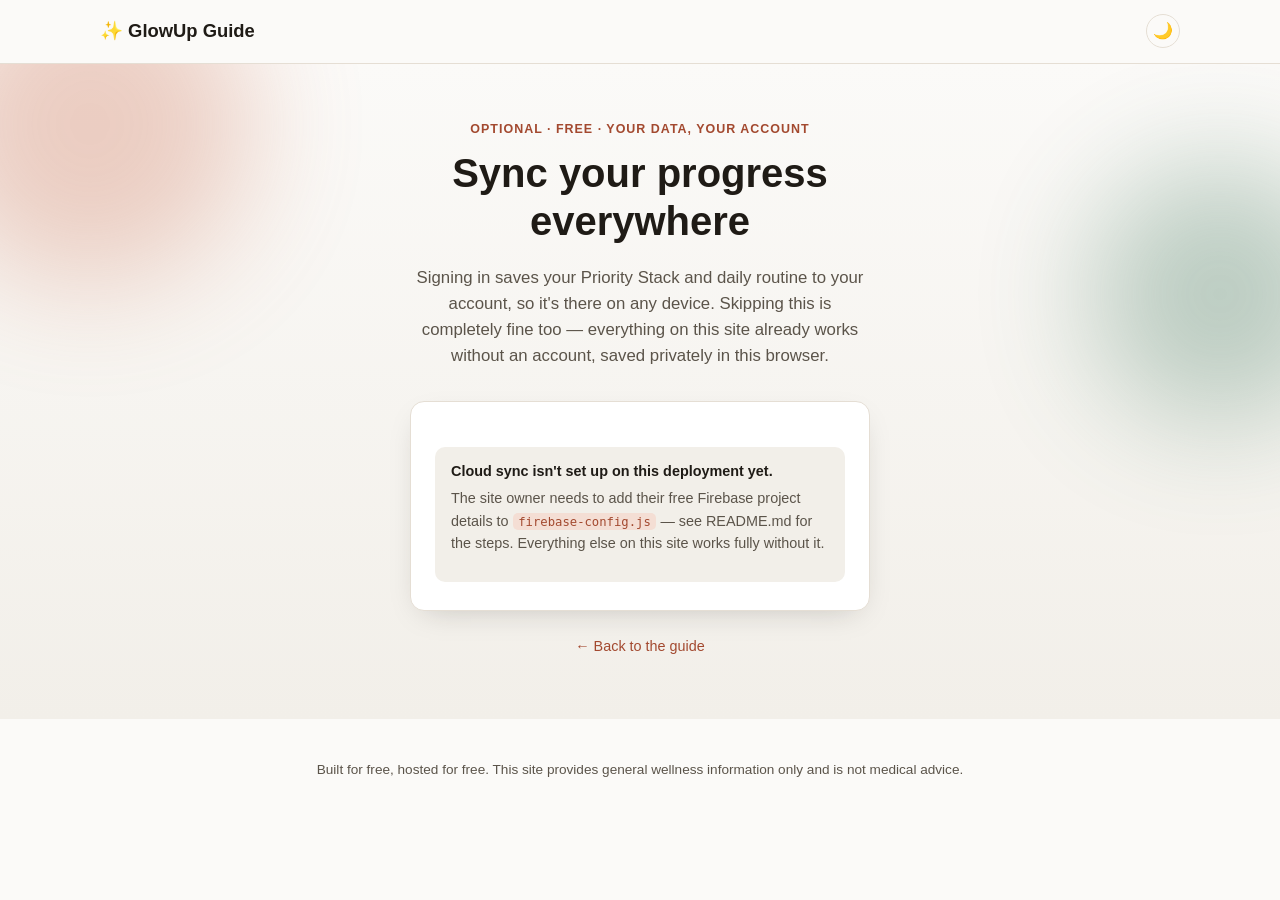
==== login.html @ aed90c12 "Polish site with motion/dark mode, add optional Firebase login - Dark mode: explicit header toggle (" ====
<!DOCTYPE html>
<html lang="en">
<head>
<meta charset="UTF-8">
<meta name="viewport" content="width=device-width, initial-scale=1.0">
<title>Sign In — GlowUp Guide</title>
<meta name="description" content="Sign in to sync your GlowUp Guide routine and assessment results across devices.">
<link rel="icon" href="data:image/svg+xml,<svg xmlns=%22http://www.w3.org/2000/svg%22 viewBox=%220 0 100 100%22><text y=%22.9em%22 font-size=%2290%22>✨</text></svg>">
<link rel="stylesheet" href="styles.css">
</head>
<body>

<header class="site-header">
  <nav class="nav-wrap">
    <a href="index.html#top" class="brand">✨ GlowUp Guide</a>
    <div class="header-actions">
      <button class="theme-toggle" id="themeToggle" aria-label="Toggle dark mode">🌙</button>
    </div>
  </nav>
</header>

<main>
  <section class="hero auth-hero">
    <div class="blob blob-a"></div>
    <div class="blob blob-b"></div>
    <div class="hero-inner narrow">
      <p class="eyebrow">Optional · free · your data, your account</p>
      <h1>Sync your progress everywhere</h1>
      <p class="lead">
        Signing in saves your Priority Stack and daily routine to your account, so it's
        there on any device. Skipping this is completely fine too — everything on this
        site already works without an account, saved privately in this browser.
      </p>

      <div class="auth-card" id="authCard">

        <div class="auth-tabs" id="authTabs">
          <button class="auth-tab active" data-tab="signin">Sign in</button>
          <button class="auth-tab" data-tab="signup">Create account</button>
        </div>

        <form id="signinForm" class="auth-form">
          <label for="signinEmail">Email</label>
          <input type="email" id="signinEmail" required autocomplete="email">
          <label for="signinPassword">Password</label>
          <input type="password" id="signinPassword" required autocomplete="current-password" minlength="6">
          <button type="submit" class="btn btn-primary">Sign in</button>
          <button type="button" class="link-btn" id="forgotPasswordBtn">Forgot password?</button>
        </form>

        <form id="signupForm" class="auth-form hidden">
          <label for="signupEmail">Email</label>
          <input type="email" id="signupEmail" required autocomplete="email">
          <label for="signupPassword">Password</label>
          <input type="password" id="signupPassword" required autocomplete="new-password" minlength="6">
          <p class="auth-hint">At least 6 characters.</p>
          <button type="submit" class="btn btn-primary">Create account</button>
        </form>

        <div id="authMessage" class="auth-message hidden" role="status"></div>

        <div id="authSignedIn" class="auth-signed-in hidden">
          <p>You're signed in as <strong id="signedInEmail"></strong>.</p>
          <div class="hero-actions">
            <a href="index.html#routine" class="btn btn-primary">Go to my routine</a>
            <button class="btn btn-ghost small" id="signOutBtn">Sign out</button>
          </div>
        </div>

        <div id="authNotConfigured" class="auth-message hidden">
          <strong>Cloud sync isn't set up on this deployment yet.</strong>
          <p>The site owner needs to add their free Firebase project details to
          <code>firebase-config.js</code> — see README.md for the steps. Everything else on
          this site works fully without it.</p>
        </div>
      </div>

      <p class="auth-back"><a href="index.html#top">← Back to the guide</a></p>
    </div>
  </section>
</main>

<footer class="site-footer">
  <p>Built for free, hosted for free. This site provides general wellness information only and is not medical advice.</p>
</footer>

<script type="module" src="login.js"></script>
</body>
</html>
---- styles.css ----
:root {
  --bg: #fbfaf8;
  --bg-alt: #f2efe9;
  --ink: #1f1b16;
  --ink-soft: #5b544a;
  --accent: #c9694a;
  --accent-dark: #a3492f;
  --accent-soft: #f4ded4;
  --good: #2f6b4f;
  --good-bg: #e9f4ee;
  --caution: #a3492f;
  --caution-bg: #fbeae4;
  --border: #e5ded4;
  --radius: 14px;
  --shadow: 0 10px 30px -14px rgba(31, 27, 22, 0.25);
  font-size: 16px;
}

* { box-sizing: border-box; }

html { scroll-behavior: smooth; }

body {
  margin: 0;
  font-family: -apple-system, BlinkMacSystemFont, "Segoe UI", Roboto, Helvetica, Arial, sans-serif;
  color: var(--ink);
  background: var(--bg);
  line-height: 1.55;
}

img { max-width: 100%; }

h1, h2, h3 { line-height: 1.2; margin: 0 0 0.5em; }

p { margin: 0 0 1em; }

a { color: var(--accent-dark); }

.hidden { display: none !important; }

/* Header */
.site-header {
  position: sticky;
  top: 0;
  z-index: 50;
  background: rgba(251, 250, 248, 0.92);
  backdrop-filter: blur(8px);
  border-bottom: 1px solid var(--border);
}

.nav-wrap {
  max-width: 1120px;
  margin: 0 auto;
  padding: 0.9rem 1.25rem;
  display: flex;
  align-items: center;
  justify-content: space-between;
  gap: 1rem;
}

.brand {
  font-weight: 700;
  font-size: 1.15rem;
  text-decoration: none;
  color: var(--ink);
}

.nav-links {
  list-style: none;
  display: flex;
  gap: 1.5rem;
  margin: 0;
  padding: 0;
}

.nav-links a {
  text-decoration: none;
  color: var(--ink-soft);
  font-weight: 500;
  font-size: 0.95rem;
}

.nav-links a:hover { color: var(--accent-dark); }

.nav-toggle {
  display: none;
  flex-direction: column;
  gap: 4px;
  background: none;
  border: none;
  cursor: pointer;
  padding: 6px;
}

.nav-toggle span {
  width: 22px;
  height: 2px;
  background: var(--ink);
  display: block;
}

.header-actions {
  display: flex;
  align-items: center;
  gap: 0.6rem;
  order: 2;
}

.theme-toggle {
  background: none;
  border: 1.5px solid var(--border);
  border-radius: 999px;
  width: 34px;
  height: 34px;
  font-size: 1rem;
  line-height: 1;
  cursor: pointer;
  display: flex;
  align-items: center;
  justify-content: center;
  transition: transform 0.15s ease, border-color 0.15s ease;
}

.theme-toggle:hover { border-color: var(--accent); transform: rotate(12deg); }

.auth-widget .btn { white-space: nowrap; }

/* Hero + Quiz */
.hero {
  padding: 3.5rem 1.25rem 3rem;
  background: linear-gradient(180deg, var(--bg) 0%, var(--bg-alt) 100%);
  position: relative;
  overflow: hidden;
}

.hero-inner {
  max-width: 720px;
  margin: 0 auto;
  text-align: center;
  position: relative;
  z-index: 1;
}

.hero-inner.narrow { max-width: 460px; }

/* Decorative animated blobs — pure CSS, no images/assets needed */
.blob {
  position: absolute;
  border-radius: 50%;
  filter: blur(60px);
  opacity: 0.3;
  z-index: 0;
  pointer-events: none;
}

.blob-a {
  width: 320px;
  height: 320px;
  background: var(--accent);
  top: -100px;
  left: -70px;
  animation: blobDrift 18s ease-in-out infinite;
}

.blob-b {
  width: 260px;
  height: 260px;
  background: var(--good);
  top: 100px;
  right: -70px;
  animation: blobDrift 22s ease-in-out infinite reverse;
}

@keyframes blobDrift {
  0%, 100% { transform: translate(0, 0) scale(1); }
  50% { transform: translate(30px, 20px) scale(1.12); }
}

.eyebrow {
  text-transform: uppercase;
  letter-spacing: 0.08em;
  font-size: 0.78rem;
  font-weight: 700;
  color: var(--accent-dark);
  margin-bottom: 0.6rem;
}

.hero h1 {
  font-size: clamp(1.7rem, 4.5vw, 2.5rem);
}

.lead {
  color: var(--ink-soft);
  font-size: 1.05rem;
  max-width: 560px;
  margin: 0 auto 2rem;
}

.quiz-card {
  background: #fff;
  border: 1px solid var(--border);
  border-radius: var(--radius);
  box-shadow: var(--shadow);
  padding: 1.75rem 1.5rem;
  text-align: left;
}

.quiz-progress {
  display: flex;
  gap: 8px;
  justify-content: center;
  margin-bottom: 1.5rem;
}

.quiz-progress .dot {
  width: 10px;
  height: 10px;
  border-radius: 50%;
  background: var(--border);
  transition: background 0.2s;
}

.quiz-progress .dot.active { background: var(--accent); }
.quiz-progress .dot.done { background: var(--good); }

.quiz-question h2 {
  font-size: 1.15rem;
  text-align: center;
  margin-bottom: 1.1rem;
}

.quiz-options {
  display: grid;
  gap: 0.6rem;
}

.quiz-options button {
  width: 100%;
  text-align: left;
  padding: 0.85rem 1rem;
  border-radius: 10px;
  border: 1.5px solid var(--border);
  background: var(--bg);
  font-size: 0.95rem;
  color: var(--ink);
  cursor: pointer;
  transition: border-color 0.15s, background 0.15s, transform 0.1s;
}

.quiz-options button:hover {
  border-color: var(--accent);
  background: var(--accent-soft);
}

.quiz-options button:active { transform: scale(0.99); }

.quiz-result { text-align: center; }

.quiz-result .eyebrow { margin-bottom: 0.3rem; }

.result-list {
  text-align: left;
  max-width: 520px;
  margin: 1.25rem auto 1.5rem;
  padding: 0;
  list-style: none;
  display: grid;
  gap: 0.75rem;
}

.result-list li {
  background: var(--bg-alt);
  border: 1px solid var(--border);
  border-radius: 10px;
  padding: 0.9rem 1rem;
}

.result-list li strong { display: block; margin-bottom: 0.2rem; }

.result-list li a {
  font-size: 0.88rem;
  font-weight: 600;
  text-decoration: none;
}

.hero-actions {
  display: flex;
  gap: 0.75rem;
  justify-content: center;
  flex-wrap: wrap;
}

.btn {
  display: inline-block;
  padding: 0.75rem 1.4rem;
  border-radius: 999px;
  font-weight: 600;
  font-size: 0.95rem;
  text-decoration: none;
  border: 1.5px solid transparent;
  cursor: pointer;
}

.btn-primary {
  background: var(--accent);
  color: #fff;
}

.btn-primary:hover { background: var(--accent-dark); }

.btn-ghost {
  background: transparent;
  color: var(--ink);
  border-color: var(--border);
}

.btn-ghost:hover { border-color: var(--accent); color: var(--accent-dark); }

.btn.small { padding: 0.55rem 1.1rem; font-size: 0.85rem; }

/* Safety banner */
.safety-banner {
  background: var(--accent-soft);
  border-top: 1px solid var(--border);
  border-bottom: 1px solid var(--border);
}

.safety-inner {
  max-width: 860px;
  margin: 0 auto;
  padding: 1.1rem 1.25rem;
  font-size: 0.92rem;
  color: var(--ink-soft);
  text-align: center;
}

/* Category sections */
.category { padding: 3.5rem 1.25rem; }
.category.alt { background: var(--bg-alt); }

.category-inner { max-width: 1080px; margin: 0 auto; }
.category-inner.narrow { max-width: 720px; }

.category h2 {
  font-size: 1.6rem;
  display: flex;
  align-items: center;
  gap: 0.7rem;
}

.tag {
  font-size: 0.85rem;
  font-weight: 700;
  color: #fff;
  background: var(--accent);
  border-radius: 8px;
  padding: 0.25rem 0.55rem;
}

.category-intro {
  color: var(--ink-soft);
  max-width: 640px;
  margin-bottom: 2rem;
}

.card-grid {
  display: grid;
  grid-template-columns: repeat(auto-fit, minmax(260px, 1fr));
  gap: 1.1rem;
}

.card {
  background: #fff;
  border: 1px solid var(--border);
  border-radius: var(--radius);
  padding: 1.3rem 1.4rem;
}

.category.alt .card { background: var(--bg); }

.card h3 { font-size: 1.02rem; margin-bottom: 0.5rem; }
.card p { color: var(--ink-soft); font-size: 0.94rem; margin: 0; }
.card p strong { color: var(--ink); }

/* Two column good/caution panel */
.two-col {
  display: grid;
  grid-template-columns: 1fr 1fr;
  gap: 1.25rem;
}

.pane {
  border-radius: var(--radius);
  padding: 1.4rem 1.5rem;
  border: 1px solid var(--border);
}

.pane.good { background: var(--good-bg); }
.pane.caution { background: var(--caution-bg); }

.pane h3 { font-size: 1.05rem; }
.pane.good h3 { color: var(--good); }
.pane.caution h3 { color: var(--caution); }

.pane ul { margin: 0; padding-left: 1.2rem; }
.pane li { margin-bottom: 0.7rem; font-size: 0.93rem; color: var(--ink-soft); }
.pane li strong { color: var(--ink); }

/* Routine */
.routine-box {
  background: #fff;
  border: 1px solid var(--border);
  border-radius: var(--radius);
  padding: 1.5rem;
}

.streak-badge {
  display: inline-block;
  font-size: 0.85rem;
  font-weight: 700;
  background: var(--accent-soft);
  color: var(--accent-dark);
  padding: 0.35rem 0.8rem;
  border-radius: 999px;
  margin-bottom: 1rem;
}

.routine-list {
  list-style: none;
  margin: 0 0 1.2rem;
  padding: 0;
  display: grid;
  gap: 0.5rem;
}

.routine-list li {
  display: flex;
  align-items: center;
  gap: 0.6rem;
  padding: 0.55rem 0.2rem;
  border-bottom: 1px solid var(--border);
  font-size: 0.95rem;
}

.routine-list li:last-child { border-bottom: none; }

.routine-list input { width: 18px; height: 18px; accent-color: var(--accent); }

.routine-list li.checked span { color: var(--ink-soft); text-decoration: line-through; }

.routine-progress {
  display: flex;
  align-items: center;
  gap: 0.8rem;
  margin-bottom: 1rem;
}

.progress-bar {
  flex: 1;
  height: 8px;
  background: var(--bg-alt);
  border-radius: 999px;
  overflow: hidden;
}

.progress-fill {
  height: 100%;
  width: 0%;
  background: var(--accent);
  transition: width 0.25s ease;
}

#progressLabel { font-size: 0.85rem; color: var(--ink-soft); white-space: nowrap; }

/* FAQ */
.faq-list { display: grid; gap: 0.6rem; }

.faq-item {
  background: #fff;
  border: 1px solid var(--border);
  border-radius: 10px;
  overflow: hidden;
}

.faq-question {
  width: 100%;
  text-align: left;
  background: none;
  border: none;
  padding: 1rem 1.1rem;
  font-size: 0.98rem;
  font-weight: 600;
  cursor: pointer;
  color: var(--ink);
}

.faq-answer {
  max-height: 0;
  overflow: hidden;
  transition: max-height 0.25s ease;
  padding: 0 1.1rem;
}

.faq-answer p { color: var(--ink-soft); font-size: 0.93rem; margin: 0 0 1rem; }

.faq-item.open .faq-answer { max-height: 220px; }

/* Footer */
.site-footer {
  text-align: center;
  padding: 2.5rem 1.25rem 3rem;
  color: var(--ink-soft);
  font-size: 0.85rem;
}

.site-footer p { margin: 0 0 0.4rem; }

/* Responsive */
@media (max-width: 760px) {
  .nav-toggle { display: flex; }
  .nav-links {
    position: absolute;
    top: 100%;
    left: 0;
    right: 0;
    background: var(--bg);
    flex-direction: column;
    padding: 1rem 1.25rem;
    border-bottom: 1px solid var(--border);
    display: none;
    gap: 0.9rem;
  }
  .nav-links.open { display: flex; }
  .two-col { grid-template-columns: 1fr; }
}

@media (prefers-color-scheme: dark) {
  :root:not([data-theme="light"]) {
    --bg: #17140f;
    --bg-alt: #1f1b15;
    --ink: #f2ede4;
    --ink-soft: #b8ada0;
    --accent: #e08a67;
    --accent-dark: #f0a480;
    --accent-soft: #3a2620;
    --good: #7fd1a8;
    --good-bg: #16261e;
    --caution: #f0a480;
    --caution-bg: #2e1c16;
    --border: #332c23;
    --shadow: 0 10px 30px -14px rgba(0, 0, 0, 0.6);
  }
  :root:not([data-theme="light"]) .quiz-card,
  :root:not([data-theme="light"]) .card,
  :root:not([data-theme="light"]) .routine-box,
  :root:not([data-theme="light"]) .faq-item,
  :root:not([data-theme="light"]) .auth-card { background: #1c1812; }
  :root:not([data-theme="light"]) .category.alt .card { background: #17140f; }
  :root:not([data-theme="light"]) .btn-primary { color: #17140f; }
}

/* Explicit toggle (via theme.js) wins over the OS preference in both directions */
:root[data-theme="dark"] {
  --bg: #17140f;
  --bg-alt: #1f1b15;
  --ink: #f2ede4;
  --ink-soft: #b8ada0;
  --accent: #e08a67;
  --accent-dark: #f0a480;
  --accent-soft: #3a2620;
  --good: #7fd1a8;
  --good-bg: #16261e;
  --caution: #f0a480;
  --caution-bg: #2e1c16;
  --border: #332c23;
  --shadow: 0 10px 30px -14px rgba(0, 0, 0, 0.6);
}
:root[data-theme="dark"] .quiz-card,
:root[data-theme="dark"] .card,
:root[data-theme="dark"] .routine-box,
:root[data-theme="dark"] .faq-item,
:root[data-theme="dark"] .auth-card { background: #1c1812; }
:root[data-theme="dark"] .category.alt .card { background: #17140f; }
:root[data-theme="dark"] .btn-primary { color: #17140f; }

/* ---------- Scroll-reveal + motion ---------- */
.reveal {
  opacity: 0;
  transform: translateY(18px);
  transition: opacity 0.55s ease, transform 0.55s ease;
}

.reveal-visible {
  opacity: 1;
  transform: translateY(0);
}

@keyframes pulseBadge {
  0% { transform: scale(1); }
  50% { transform: scale(1.1); }
  100% { transform: scale(1); }
}

.streak-badge.bump { animation: pulseBadge 0.4s ease; }

.card, .pane { transition: transform 0.18s ease, box-shadow 0.18s ease; }
.card:hover, .pane:hover { transform: translateY(-3px); box-shadow: var(--shadow); }

.btn { transition: transform 0.12s ease, background 0.15s ease, border-color 0.15s ease; }
.btn:active { transform: scale(0.97); }

@media (prefers-reduced-motion: reduce) {
  .reveal { opacity: 1; transform: none; transition: none; }
  .blob { animation: none; }
  .card, .pane, .btn, .theme-toggle { transition: none; }
}

/* ---------- Auth / login page ---------- */
.sync-note {
  text-align: center;
  font-size: 0.88rem;
  color: var(--ink-soft);
  margin: -1.2rem 0 1.5rem;
}

.auth-card {
  background: #fff;
  border: 1px solid var(--border);
  border-radius: var(--radius);
  box-shadow: var(--shadow);
  padding: 1.75rem 1.5rem;
  text-align: left;
}

.auth-tabs {
  display: flex;
  gap: 0.5rem;
  margin-bottom: 1.4rem;
  border-bottom: 1px solid var(--border);
}

.auth-tab {
  flex: 1;
  background: none;
  border: none;
  padding: 0.7rem 0.5rem;
  font-weight: 600;
  font-size: 0.95rem;
  color: var(--ink-soft);
  cursor: pointer;
  border-bottom: 2px solid transparent;
}

.auth-tab.active { color: var(--accent-dark); border-bottom-color: var(--accent); }

.auth-form { display: grid; gap: 0.4rem; }

.auth-form label { font-size: 0.85rem; font-weight: 600; margin-top: 0.6rem; }

.auth-form input {
  padding: 0.7rem 0.85rem;
  border-radius: 10px;
  border: 1.5px solid var(--border);
  background: var(--bg);
  color: var(--ink);
  font-size: 0.95rem;
}

.auth-form input:focus { outline: 2px solid var(--accent); outline-offset: 1px; }

.auth-form .btn { margin-top: 1rem; }

.auth-hint { font-size: 0.8rem; color: var(--ink-soft); margin: 0.2rem 0 0; }

.link-btn {
  background: none;
  border: none;
  color: var(--accent-dark);
  font-size: 0.85rem;
  cursor: pointer;
  text-align: center;
  margin-top: 0.7rem;
  padding: 0.3rem;
}

.auth-message {
  margin-top: 1.1rem;
  padding: 0.8rem 1rem;
  border-radius: 10px;
  background: var(--good-bg);
  color: var(--good);
  font-size: 0.9rem;
}

.auth-message-error { background: var(--caution-bg); color: var(--caution); }

#authNotConfigured {
  background: var(--bg-alt);
  color: var(--ink-soft);
}
#authNotConfigured strong { color: var(--ink); display: block; margin-bottom: 0.3rem; }
#authNotConfigured code {
  background: var(--accent-soft);
  color: var(--accent-dark);
  padding: 0.1rem 0.35rem;
  border-radius: 5px;
  font-size: 0.85em;
}

.auth-signed-in { text-align: center; }
.auth-signed-in p { margin-bottom: 1rem; }

.auth-back { text-align: center; margin-top: 1.5rem; font-size: 0.9rem; }
.auth-back a { text-decoration: none; }
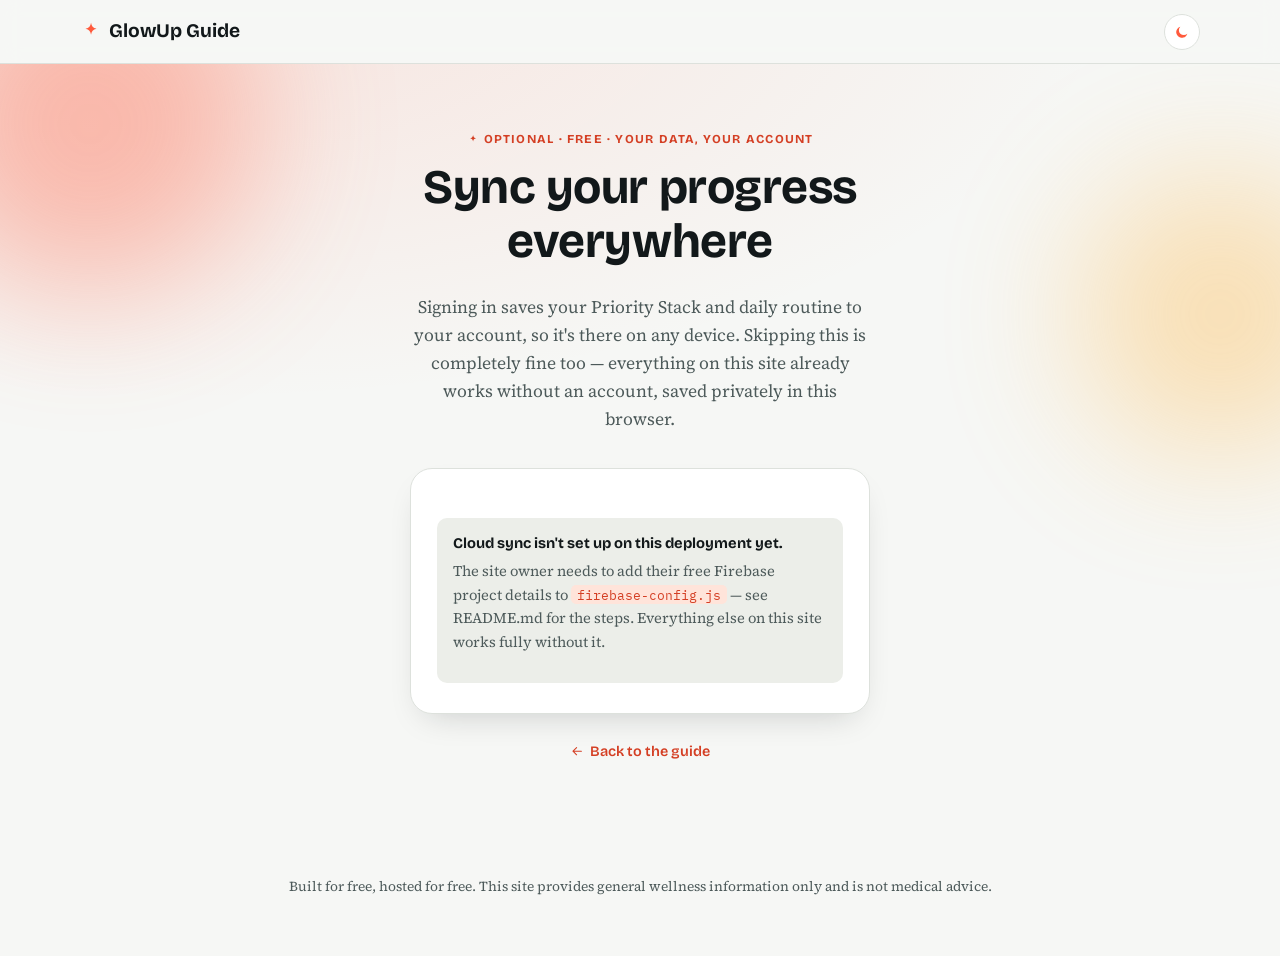
==== commit 93e84c57: "Redesign visual identity: new palette/type, SVG icon system, more motion Full interface overhaul, fu" ====
--- a/login.html
+++ b/login.html
@@ -6,15 +6,28 @@
 <title>Sign In — GlowUp Guide</title>
 <meta name="description" content="Sign in to sync your GlowUp Guide routine and assessment results across devices.">
 <link rel="icon" href="data:image/svg+xml,<svg xmlns=%22http://www.w3.org/2000/svg%22 viewBox=%220 0 100 100%22><text y=%22.9em%22 font-size=%2290%22>✨</text></svg>">
+<link rel="preconnect" href="https://fonts.googleapis.com">
+<link rel="preconnect" href="https://fonts.gstatic.com" crossorigin>
+<link rel="stylesheet" href="https://fonts.googleapis.com/css2?family=Bricolage+Grotesque:wght@500;600;700;800&family=Source+Serif+4:wght@400;500;600&family=IBM+Plex+Mono:wght@500;600&display=swap">
 <link rel="stylesheet" href="styles.css">
 </head>
 <body>
 
+<svg class="icon-defs" aria-hidden="true">
+  <symbol id="i-spark" viewBox="0 0 24 24" fill="currentColor"><path d="M12 2c.6 3.7 2.1 5.9 6 6.5-3.9.6-5.4 2.8-6 6.5-.6-3.7-2.1-5.9-6-6.5 3.9-.6 5.4-2.8 6-6.5z"/></symbol>
+  <symbol id="i-sun" viewBox="0 0 24 24" fill="none" stroke="currentColor" stroke-width="1.8" stroke-linecap="round"><circle cx="12" cy="12" r="4.2"/><path d="M12 2.5v2.4M12 19.1v2.4M4.6 4.6l1.7 1.7M17.7 17.7l1.7 1.7M2.5 12h2.4M19.1 12h2.4M4.6 19.4l1.7-1.7M17.7 6.3l1.7-1.7"/></symbol>
+  <symbol id="i-moon" viewBox="0 0 24 24" fill="currentColor"><path d="M20 14.5A8.5 8.5 0 1 1 9.5 4a7 7 0 0 0 10.5 10.5z"/></symbol>
+  <symbol id="i-arrow-left" viewBox="0 0 24 24" fill="none" stroke="currentColor" stroke-width="1.8" stroke-linecap="round" stroke-linejoin="round"><path d="M19 12H5M11 6l-6 6 6 6"/></symbol>
+</svg>
+
 <header class="site-header">
   <nav class="nav-wrap">
-    <a href="index.html#top" class="brand">✨ GlowUp Guide</a>
+    <a href="index.html#top" class="brand"><svg class="icon"><use href="#i-spark"/></svg> GlowUp Guide</a>
     <div class="header-actions">
-      <button class="theme-toggle" id="themeToggle" aria-label="Toggle dark mode">🌙</button>
+      <button class="theme-toggle" id="themeToggle" aria-label="Toggle dark mode" data-mode="light">
+        <svg class="icon icon-sun"><use href="#i-sun"/></svg>
+        <svg class="icon icon-moon"><use href="#i-moon"/></svg>
+      </button>
     </div>
   </nav>
 </header>
@@ -24,7 +37,7 @@
     <div class="blob blob-a"></div>
     <div class="blob blob-b"></div>
     <div class="hero-inner narrow">
-      <p class="eyebrow">Optional · free · your data, your account</p>
+      <p class="eyebrow"><svg class="icon"><use href="#i-spark"/></svg> Optional · free · your data, your account</p>
       <h1>Sync your progress everywhere</h1>
       <p class="lead">
         Signing in saves your Priority Stack and daily routine to your account, so it's
@@ -75,7 +88,7 @@
         </div>
       </div>
 
-      <p class="auth-back"><a href="index.html#top">← Back to the guide</a></p>
+      <p class="auth-back"><a href="index.html#top"><svg class="icon"><use href="#i-arrow-left"/></svg> Back to the guide</a></p>
     </div>
   </section>
 </main>
--- a/styles.css
+++ b/styles.css
@@ -1,714 +1,443 @@
+/* =========================================================
+   GlowUp Guide — design tokens
+   Porcelain/ink neutrals, a vivid coral+gold "glow" accent
+   (deliberately not the muted cream/terracotta pairing),
+   a clinical teal for evidence/success states.
+   ========================================================= */
 :root {
-  --bg: #fbfaf8;
-  --bg-alt: #f2efe9;
-  --ink: #1f1b16;
-  --ink-soft: #5b544a;
-  --accent: #c9694a;
-  --accent-dark: #a3492f;
-  --accent-soft: #f4ded4;
-  --good: #2f6b4f;
-  --good-bg: #e9f4ee;
-  --caution: #a3492f;
-  --caution-bg: #fbeae4;
-  --border: #e5ded4;
-  --radius: 14px;
-  --shadow: 0 10px 30px -14px rgba(31, 27, 22, 0.25);
+  --bg: #f6f7f5;
+  --bg-alt: #eceee9;
+  --surface: #ffffff;
+  --ink: #12181a;
+  --ink-soft: #4d5a5a;
+  --accent: #ff5a3c;
+  --accent-dark: #d43f24;
+  --accent-soft: #ffe4da;
+  --accent-2: #ffb238;
+  --good: #0f9d8c;
+  --good-bg: #e2f5f1;
+  --caution: #b3315c;
+  --caution-bg: #fbe7ee;
+  --border: #dde1dc;
+  --radius-sm: 10px;
+  --radius: 16px;
+  --radius-lg: 22px;
+  --shadow: 0 14px 34px -16px rgba(18, 24, 26, 0.22);
+  --ease: cubic-bezier(0.22, 1, 0.36, 1);
+
+  --font-display: "Bricolage Grotesque", "Arial Black", sans-serif;
+  --font-body: "Source Serif 4", Georgia, "Times New Roman", serif;
+  --font-mono: "IBM Plex Mono", "SFMono-Regular", Consolas, monospace;
+
   font-size: 16px;
 }
 
 * { box-sizing: border-box; }
-
 html { scroll-behavior: smooth; }
 
 body {
   margin: 0;
-  font-family: -apple-system, BlinkMacSystemFont, "Segoe UI", Roboto, Helvetica, Arial, sans-serif;
+  font-family: var(--font-body);
   color: var(--ink);
   background: var(--bg);
-  line-height: 1.55;
+  line-height: 1.6;
 }
 
 img { max-width: 100%; }
-
-h1, h2, h3 { line-height: 1.2; margin: 0 0 0.5em; }
-
+h1, h2, h3 { font-family: var(--font-display); line-height: 1.12; margin: 0 0 0.5em; text-wrap: balance; letter-spacing: -0.01em; }
 p { margin: 0 0 1em; }
-
 a { color: var(--accent-dark); }
-
 .hidden { display: none !important; }
-
-/* Header */
+:focus-visible { outline: 2px solid var(--accent); outline-offset: 2px; }
+
+.icon { width: 1em; height: 1em; display: inline-block; vertical-align: -0.14em; flex-shrink: 0; }
+svg.icon-defs { position: absolute; width: 0; height: 0; overflow: hidden; }
+
+/* Numeric callouts get the mono face + a soft pill — the content's own
+   specificity (percentages, reps, timings) becomes a visible typographic
+   signal instead of just bolding. */
+.card p strong, .pane li strong, .result-list li strong {
+  font-family: var(--font-mono);
+  font-weight: 600;
+  font-variant-numeric: tabular-nums;
+}
+.card p strong { color: var(--accent-dark); background: var(--accent-soft); padding: 0.05em 0.3em; border-radius: 5px; }
+
+/* Preview notice (used only by the standalone preview build) */
+.preview-bar {
+  background: var(--ink); color: var(--bg); text-align: center;
+  font-family: var(--font-display); font-size: 0.82rem; font-weight: 500; padding: 0.55rem 1rem;
+}
+.preview-bar strong { color: var(--accent-2); }
+
+/* ---------- Header ---------- */
 .site-header {
-  position: sticky;
-  top: 0;
-  z-index: 50;
-  background: rgba(251, 250, 248, 0.92);
-  backdrop-filter: blur(8px);
+  position: sticky; top: 0; z-index: 50;
+  background: color-mix(in srgb, var(--bg) 88%, transparent);
+  backdrop-filter: blur(10px);
   border-bottom: 1px solid var(--border);
 }
-
 .nav-wrap {
-  max-width: 1120px;
-  margin: 0 auto;
-  padding: 0.9rem 1.25rem;
-  display: flex;
-  align-items: center;
-  justify-content: space-between;
-  gap: 1rem;
-}
-
+  max-width: 1160px; margin: 0 auto; padding: 0.85rem 1.25rem;
+  display: flex; align-items: center; justify-content: space-between; gap: 1rem;
+}
 .brand {
-  font-weight: 700;
-  font-size: 1.15rem;
-  text-decoration: none;
-  color: var(--ink);
-}
-
-.nav-links {
-  list-style: none;
-  display: flex;
-  gap: 1.5rem;
-  margin: 0;
-  padding: 0;
-}
-
+  font-family: var(--font-display); font-weight: 700; font-size: 1.2rem;
+  text-decoration: none; color: var(--ink);
+  display: inline-flex; align-items: center; gap: 0.45rem;
+}
+.brand .icon { color: var(--accent); width: 1.15em; height: 1.15em; animation: sparkleSpin 9s linear infinite; }
+@keyframes sparkleSpin { to { transform: rotate(360deg); } }
+
+.nav-links { list-style: none; display: flex; gap: 1.6rem; margin: 0; padding: 0; }
 .nav-links a {
-  text-decoration: none;
-  color: var(--ink-soft);
-  font-weight: 500;
-  font-size: 0.95rem;
-}
-
-.nav-links a:hover { color: var(--accent-dark); }
+  text-decoration: none; color: var(--ink-soft); font-weight: 600; font-size: 0.92rem;
+  position: relative; padding-bottom: 2px;
+}
+.nav-links a::after {
+  content: ""; position: absolute; left: 0; right: 100%; bottom: -2px; height: 2px;
+  background: var(--accent); transition: right 0.25s var(--ease);
+}
+.nav-links a:hover { color: var(--ink); }
+.nav-links a:hover::after { right: 0; }
 
 .nav-toggle {
-  display: none;
-  flex-direction: column;
-  gap: 4px;
-  background: none;
-  border: none;
-  cursor: pointer;
-  padding: 6px;
-}
-
+  display: none; flex-direction: column; justify-content: center; gap: 5px;
+  background: none; border: none; cursor: pointer; padding: 6px; width: 34px; height: 34px;
+}
 .nav-toggle span {
-  width: 22px;
-  height: 2px;
-  background: var(--ink);
-  display: block;
-}
-
-.header-actions {
-  display: flex;
-  align-items: center;
-  gap: 0.6rem;
-  order: 2;
-}
+  width: 100%; height: 2px; background: var(--ink); display: block;
+  transition: transform 0.25s var(--ease), opacity 0.2s var(--ease);
+  transform-origin: center;
+}
+.nav-toggle[aria-expanded="true"] span:nth-child(1) { transform: translateY(7px) rotate(45deg); }
+.nav-toggle[aria-expanded="true"] span:nth-child(2) { opacity: 0; }
+.nav-toggle[aria-expanded="true"] span:nth-child(3) { transform: translateY(-7px) rotate(-45deg); }
+
+.header-actions { display: flex; align-items: center; gap: 0.6rem; order: 2; }
 
 .theme-toggle {
-  background: none;
-  border: 1.5px solid var(--border);
-  border-radius: 999px;
-  width: 34px;
-  height: 34px;
-  font-size: 1rem;
-  line-height: 1;
-  cursor: pointer;
-  display: flex;
-  align-items: center;
-  justify-content: center;
-  transition: transform 0.15s ease, border-color 0.15s ease;
-}
-
-.theme-toggle:hover { border-color: var(--accent); transform: rotate(12deg); }
-
-.auth-widget .btn { white-space: nowrap; }
-
-/* Hero + Quiz */
+  background: var(--surface); border: 1.5px solid var(--border); border-radius: 999px;
+  width: 36px; height: 36px; cursor: pointer; position: relative;
+  display: flex; align-items: center; justify-content: center;
+  color: var(--ink); font-size: 1rem;
+  transition: border-color 0.15s var(--ease), transform 0.15s var(--ease);
+}
+.theme-toggle:hover { border-color: var(--accent); transform: translateY(-1px); }
+.theme-toggle .icon { transition: opacity 0.25s var(--ease), transform 0.4s var(--ease); }
+.theme-toggle .icon-sun { color: var(--accent-2); }
+.theme-toggle .icon-moon { color: var(--accent); }
+.theme-toggle[data-mode="light"] .icon-sun { opacity: 0; transform: rotate(-90deg) scale(0.5); position: absolute; }
+.theme-toggle[data-mode="light"] .icon-moon { opacity: 1; transform: rotate(0) scale(1); }
+.theme-toggle[data-mode="dark"] .icon-moon { opacity: 0; transform: rotate(90deg) scale(0.5); position: absolute; }
+.theme-toggle[data-mode="dark"] .icon-sun { opacity: 1; transform: rotate(0) scale(1); }
+
+.preview-pill {
+  font-family: var(--font-display); font-size: 0.8rem; font-weight: 600; color: var(--ink-soft);
+  border: 1.5px dashed var(--border); border-radius: 999px; padding: 0.5rem 0.9rem;
+  cursor: default; white-space: nowrap;
+}
+
+/* ---------- Hero + Quiz ---------- */
 .hero {
-  padding: 3.5rem 1.25rem 3rem;
-  background: linear-gradient(180deg, var(--bg) 0%, var(--bg-alt) 100%);
-  position: relative;
-  overflow: hidden;
-}
-
-.hero-inner {
-  max-width: 720px;
-  margin: 0 auto;
-  text-align: center;
-  position: relative;
-  z-index: 1;
-}
-
+  padding: 4rem 1.25rem 3.25rem;
+  background:
+    radial-gradient(120% 90% at 15% -10%, color-mix(in srgb, var(--accent) 12%, transparent), transparent 60%),
+    var(--bg);
+  position: relative; overflow: hidden;
+}
+.hero-inner { max-width: 740px; margin: 0 auto; text-align: center; position: relative; z-index: 1; }
 .hero-inner.narrow { max-width: 460px; }
 
-/* Decorative animated blobs — pure CSS, no images/assets needed */
-.blob {
-  position: absolute;
-  border-radius: 50%;
-  filter: blur(60px);
-  opacity: 0.3;
-  z-index: 0;
-  pointer-events: none;
-}
-
-.blob-a {
-  width: 320px;
-  height: 320px;
-  background: var(--accent);
-  top: -100px;
-  left: -70px;
-  animation: blobDrift 18s ease-in-out infinite;
-}
-
-.blob-b {
-  width: 260px;
-  height: 260px;
-  background: var(--good);
-  top: 100px;
-  right: -70px;
-  animation: blobDrift 22s ease-in-out infinite reverse;
-}
-
+.blob { position: absolute; border-radius: 50%; filter: blur(70px); opacity: 0.35; z-index: 0; pointer-events: none; }
+.blob-a { width: 340px; height: 340px; background: var(--accent); top: -110px; left: -80px; animation: blobDrift 18s ease-in-out infinite; }
+.blob-b { width: 280px; height: 280px; background: var(--accent-2); top: 110px; right: -80px; animation: blobDrift 22s ease-in-out infinite reverse; }
 @keyframes blobDrift {
   0%, 100% { transform: translate(0, 0) scale(1); }
-  50% { transform: translate(30px, 20px) scale(1.12); }
+  50% { transform: translate(30px, 24px) scale(1.14); }
 }
 
 .eyebrow {
-  text-transform: uppercase;
-  letter-spacing: 0.08em;
-  font-size: 0.78rem;
-  font-weight: 700;
-  color: var(--accent-dark);
-  margin-bottom: 0.6rem;
-}
-
-.hero h1 {
-  font-size: clamp(1.7rem, 4.5vw, 2.5rem);
-}
-
-.lead {
-  color: var(--ink-soft);
-  font-size: 1.05rem;
-  max-width: 560px;
-  margin: 0 auto 2rem;
-}
+  font-family: var(--font-display); text-transform: uppercase; letter-spacing: 0.1em;
+  font-size: 0.76rem; font-weight: 700; color: var(--accent-dark); margin-bottom: 0.7rem;
+  display: inline-flex; align-items: center; gap: 0.4em;
+}
+.hero h1 { font-size: clamp(2rem, 5vw, 3rem); font-weight: 700; }
+.lead { font-family: var(--font-body); color: var(--ink-soft); font-size: 1.1rem; max-width: 560px; margin: 0 auto 2.2rem; }
+
+/* Orchestrated hero entrance */
+.hero-inner > * { opacity: 0; transform: translateY(14px); animation: heroIn 0.7s var(--ease) forwards; }
+.hero-inner > *:nth-child(1) { animation-delay: 0.02s; }
+.hero-inner > *:nth-child(2) { animation-delay: 0.1s; }
+.hero-inner > *:nth-child(3) { animation-delay: 0.18s; }
+.hero-inner > *:nth-child(4) { animation-delay: 0.26s; }
+@keyframes heroIn { to { opacity: 1; transform: translateY(0); } }
 
 .quiz-card {
-  background: #fff;
-  border: 1px solid var(--border);
-  border-radius: var(--radius);
-  box-shadow: var(--shadow);
-  padding: 1.75rem 1.5rem;
-  text-align: left;
-}
-
-.quiz-progress {
-  display: flex;
-  gap: 8px;
-  justify-content: center;
-  margin-bottom: 1.5rem;
-}
-
-.quiz-progress .dot {
-  width: 10px;
-  height: 10px;
-  border-radius: 50%;
-  background: var(--border);
-  transition: background 0.2s;
-}
-
-.quiz-progress .dot.active { background: var(--accent); }
+  background: var(--surface); border: 1px solid var(--border); border-radius: var(--radius-lg);
+  box-shadow: var(--shadow); padding: 1.9rem 1.6rem; text-align: left;
+}
+.quiz-progress { display: flex; gap: 8px; justify-content: center; margin-bottom: 1.6rem; }
+.quiz-progress .dot { width: 10px; height: 10px; border-radius: 50%; background: var(--border); transition: background 0.2s var(--ease), transform 0.2s var(--ease); }
+.quiz-progress .dot.active { background: var(--accent); transform: scale(1.25); }
 .quiz-progress .dot.done { background: var(--good); }
 
-.quiz-question h2 {
-  font-size: 1.15rem;
-  text-align: center;
-  margin-bottom: 1.1rem;
-}
-
-.quiz-options {
-  display: grid;
-  gap: 0.6rem;
-}
-
+.quiz-question h2 { font-size: 1.2rem; text-align: center; margin-bottom: 1.2rem; }
+.quiz-question { animation: qStep 0.35s var(--ease); }
+@keyframes qStep { from { opacity: 0; transform: translateX(10px); } to { opacity: 1; transform: translateX(0); } }
+
+.quiz-options { display: grid; gap: 0.6rem; }
 .quiz-options button {
-  width: 100%;
-  text-align: left;
-  padding: 0.85rem 1rem;
-  border-radius: 10px;
-  border: 1.5px solid var(--border);
-  background: var(--bg);
-  font-size: 0.95rem;
-  color: var(--ink);
-  cursor: pointer;
-  transition: border-color 0.15s, background 0.15s, transform 0.1s;
-}
-
-.quiz-options button:hover {
-  border-color: var(--accent);
-  background: var(--accent-soft);
-}
-
-.quiz-options button:active { transform: scale(0.99); }
+  width: 100%; text-align: left; padding: 0.9rem 1.05rem; border-radius: var(--radius-sm);
+  border: 1.5px solid var(--border); background: var(--bg); font-family: var(--font-body);
+  font-size: 0.98rem; color: var(--ink); cursor: pointer;
+  transition: border-color 0.15s var(--ease), background 0.15s var(--ease), transform 0.12s var(--ease);
+}
+.quiz-options button:hover { border-color: var(--accent); background: var(--accent-soft); transform: translateX(2px); }
+.quiz-options button:active { transform: scale(0.98); }
 
 .quiz-result { text-align: center; }
-
-.quiz-result .eyebrow { margin-bottom: 0.3rem; }
-
-.result-list {
-  text-align: left;
-  max-width: 520px;
-  margin: 1.25rem auto 1.5rem;
-  padding: 0;
-  list-style: none;
-  display: grid;
-  gap: 0.75rem;
-}
-
+.quiz-result .eyebrow { margin-bottom: 0.35rem; }
+.result-list { text-align: left; max-width: 540px; margin: 1.3rem auto 1.6rem; padding: 0; list-style: none; display: grid; gap: 0.8rem; }
 .result-list li {
-  background: var(--bg-alt);
-  border: 1px solid var(--border);
-  border-radius: 10px;
-  padding: 0.9rem 1rem;
-}
-
-.result-list li strong { display: block; margin-bottom: 0.2rem; }
-
+  background: var(--bg-alt); border: 1px solid var(--border); border-radius: var(--radius-sm);
+  padding: 1rem 1.1rem; opacity: 0; transform: translateY(10px); animation: resultIn 0.45s var(--ease) forwards;
+}
+.result-list li:nth-child(1) { animation-delay: 0.05s; }
+.result-list li:nth-child(2) { animation-delay: 0.16s; }
+.result-list li:nth-child(3) { animation-delay: 0.27s; }
+@keyframes resultIn { to { opacity: 1; transform: translateY(0); } }
+.result-list li strong { display: block; margin-bottom: 0.3rem; font-family: var(--font-body); font-weight: 700; color: var(--ink); background: none; padding: 0; }
 .result-list li a {
-  font-size: 0.88rem;
-  font-weight: 600;
-  text-decoration: none;
-}
-
-.hero-actions {
-  display: flex;
-  gap: 0.75rem;
-  justify-content: center;
-  flex-wrap: wrap;
-}
+  font-family: var(--font-display); font-size: 0.86rem; font-weight: 600; text-decoration: none;
+  display: inline-flex; align-items: center; gap: 0.3em;
+}
+.result-list li a .icon { width: 0.8em; height: 0.8em; transition: transform 0.2s var(--ease); }
+.result-list li a:hover .icon { transform: translateX(3px); }
+
+.hero-actions { display: flex; gap: 0.75rem; justify-content: center; flex-wrap: wrap; }
 
 .btn {
-  display: inline-block;
-  padding: 0.75rem 1.4rem;
-  border-radius: 999px;
-  font-weight: 600;
-  font-size: 0.95rem;
-  text-decoration: none;
-  border: 1.5px solid transparent;
-  cursor: pointer;
-}
-
-.btn-primary {
-  background: var(--accent);
-  color: #fff;
-}
-
+  display: inline-flex; align-items: center; gap: 0.4em; font-family: var(--font-display);
+  padding: 0.78rem 1.5rem; border-radius: 999px; font-weight: 600; font-size: 0.95rem;
+  text-decoration: none; border: 1.5px solid transparent; cursor: pointer;
+  transition: transform 0.15s var(--ease), background 0.15s var(--ease), border-color 0.15s var(--ease), box-shadow 0.15s var(--ease);
+}
+.btn:hover { transform: translateY(-1px); }
+.btn:active { transform: scale(0.97) translateY(0); }
+.btn-primary { background: var(--accent); color: #fff5f2; box-shadow: 0 8px 20px -8px color-mix(in srgb, var(--accent) 60%, transparent); }
 .btn-primary:hover { background: var(--accent-dark); }
-
-.btn-ghost {
-  background: transparent;
-  color: var(--ink);
-  border-color: var(--border);
-}
-
+.btn-ghost { background: transparent; color: var(--ink); border-color: var(--border); }
 .btn-ghost:hover { border-color: var(--accent); color: var(--accent-dark); }
-
-.btn.small { padding: 0.55rem 1.1rem; font-size: 0.85rem; }
-
-/* Safety banner */
-.safety-banner {
-  background: var(--accent-soft);
-  border-top: 1px solid var(--border);
-  border-bottom: 1px solid var(--border);
-}
-
+.btn.small { padding: 0.55rem 1.15rem; font-size: 0.85rem; }
+
+/* ---------- Safety banner ---------- */
+.safety-banner { background: var(--accent-soft); border-top: 1px solid var(--border); border-bottom: 1px solid var(--border); }
 .safety-inner {
-  max-width: 860px;
-  margin: 0 auto;
-  padding: 1.1rem 1.25rem;
-  font-size: 0.92rem;
-  color: var(--ink-soft);
-  text-align: center;
-}
-
-/* Category sections */
-.category { padding: 3.5rem 1.25rem; }
+  max-width: 880px; margin: 0 auto; padding: 1.15rem 1.25rem 1.15rem 1.1rem;
+  font-family: var(--font-body); font-size: 0.94rem; color: var(--ink-soft); text-align: center;
+  display: flex; gap: 0.6rem; align-items: flex-start; justify-content: center;
+}
+.safety-inner .icon { color: var(--accent-dark); flex-shrink: 0; margin-top: 0.2em; width: 1.2em; height: 1.2em; }
+.safety-inner .safety-text { text-align: left; }
+
+/* ---------- Category sections ---------- */
+.category { padding: 4rem 1.25rem; }
 .category.alt { background: var(--bg-alt); }
-
-.category-inner { max-width: 1080px; margin: 0 auto; }
+.category-inner { max-width: 1100px; margin: 0 auto; }
 .category-inner.narrow { max-width: 720px; }
 
 .category h2 {
-  font-size: 1.6rem;
-  display: flex;
-  align-items: center;
-  gap: 0.7rem;
-}
-
+  font-size: 1.75rem; display: flex; align-items: center; gap: 0.85rem; font-weight: 700;
+}
 .tag {
-  font-size: 0.85rem;
-  font-weight: 700;
-  color: #fff;
-  background: var(--accent);
-  border-radius: 8px;
-  padding: 0.25rem 0.55rem;
-}
-
-.category-intro {
-  color: var(--ink-soft);
-  max-width: 640px;
-  margin-bottom: 2rem;
-}
-
-.card-grid {
-  display: grid;
-  grid-template-columns: repeat(auto-fit, minmax(260px, 1fr));
-  gap: 1.1rem;
-}
-
+  font-family: var(--font-display); font-size: 1.6rem; font-weight: 800;
+  color: var(--border); line-height: 1; -webkit-text-stroke: 1.5px var(--accent);
+  -webkit-text-fill-color: transparent;
+}
+.section-icon {
+  width: 2.1rem; height: 2.1rem; border-radius: 10px; background: var(--accent-soft); color: var(--accent-dark);
+  display: inline-flex; align-items: center; justify-content: center; flex-shrink: 0;
+}
+.section-icon .icon { width: 1.15em; height: 1.15em; }
+
+.category-intro { font-family: var(--font-body); color: var(--ink-soft); font-size: 1.02rem; max-width: 660px; margin-bottom: 2.2rem; }
+
+.card-grid { display: grid; grid-template-columns: repeat(auto-fit, minmax(270px, 1fr)); gap: 1.15rem; }
 .card {
-  background: #fff;
-  border: 1px solid var(--border);
-  border-radius: var(--radius);
-  padding: 1.3rem 1.4rem;
-}
-
+  background: var(--surface); border: 1px solid var(--border); border-radius: var(--radius);
+  padding: 1.4rem 1.5rem; transition: transform 0.2s var(--ease), box-shadow 0.2s var(--ease), border-color 0.2s var(--ease);
+}
+.card:hover { transform: translateY(-4px); box-shadow: var(--shadow); border-color: color-mix(in srgb, var(--accent) 35%, var(--border)); }
 .category.alt .card { background: var(--bg); }
-
-.card h3 { font-size: 1.02rem; margin-bottom: 0.5rem; }
-.card p { color: var(--ink-soft); font-size: 0.94rem; margin: 0; }
-.card p strong { color: var(--ink); }
-
-/* Two column good/caution panel */
-.two-col {
-  display: grid;
-  grid-template-columns: 1fr 1fr;
-  gap: 1.25rem;
-}
-
+.card h3 { font-family: var(--font-display); font-size: 1.04rem; margin-bottom: 0.55rem; font-weight: 700; }
+.card p { font-family: var(--font-body); color: var(--ink-soft); font-size: 0.97rem; margin: 0; }
+
+/* ---------- Two column good/caution panel ---------- */
+.two-col { display: grid; grid-template-columns: 1fr 1fr; gap: 1.3rem; }
 .pane {
-  border-radius: var(--radius);
-  padding: 1.4rem 1.5rem;
-  border: 1px solid var(--border);
-}
-
+  border-radius: var(--radius); padding: 1.5rem 1.6rem; border: 1px solid var(--border);
+  transition: transform 0.2s var(--ease), box-shadow 0.2s var(--ease);
+}
+.pane:hover { transform: translateY(-4px); box-shadow: var(--shadow); }
 .pane.good { background: var(--good-bg); }
 .pane.caution { background: var(--caution-bg); }
-
-.pane h3 { font-size: 1.05rem; }
+.pane h3 { font-family: var(--font-display); font-size: 1.08rem; display: flex; align-items: center; gap: 0.5em; }
 .pane.good h3 { color: var(--good); }
 .pane.caution h3 { color: var(--caution); }
-
-.pane ul { margin: 0; padding-left: 1.2rem; }
-.pane li { margin-bottom: 0.7rem; font-size: 0.93rem; color: var(--ink-soft); }
-.pane li strong { color: var(--ink); }
-
-/* Routine */
-.routine-box {
-  background: #fff;
-  border: 1px solid var(--border);
-  border-radius: var(--radius);
-  padding: 1.5rem;
-}
-
+.pane ul { margin: 0; padding: 0; list-style: none; }
+.pane li { display: flex; gap: 0.65rem; margin-bottom: 0.85rem; font-family: var(--font-body); font-size: 0.95rem; color: var(--ink-soft); }
+.pane li .icon { flex-shrink: 0; margin-top: 0.28em; width: 1.05em; height: 1.05em; }
+.pane.good li .icon { color: var(--good); }
+.pane.caution li .icon { color: var(--caution); }
+.pane li strong { color: var(--ink); background: none; padding: 0; font-family: var(--font-body); font-weight: 700; }
+
+/* ---------- Routine ---------- */
+.routine-box { background: var(--surface); border: 1px solid var(--border); border-radius: var(--radius-lg); padding: 1.6rem; }
 .streak-badge {
-  display: inline-block;
-  font-size: 0.85rem;
-  font-weight: 700;
-  background: var(--accent-soft);
-  color: var(--accent-dark);
-  padding: 0.35rem 0.8rem;
-  border-radius: 999px;
-  margin-bottom: 1rem;
-}
-
-.routine-list {
-  list-style: none;
-  margin: 0 0 1.2rem;
-  padding: 0;
-  display: grid;
-  gap: 0.5rem;
-}
-
-.routine-list li {
-  display: flex;
-  align-items: center;
-  gap: 0.6rem;
-  padding: 0.55rem 0.2rem;
-  border-bottom: 1px solid var(--border);
-  font-size: 0.95rem;
-}
-
+  display: inline-flex; align-items: center; gap: 0.4em; font-family: var(--font-display);
+  font-size: 0.85rem; font-weight: 700; background: var(--accent-soft); color: var(--accent-dark);
+  padding: 0.4rem 0.9rem; border-radius: 999px; margin-bottom: 1.1rem;
+}
+.streak-badge .icon { color: var(--accent); }
+@keyframes pulseBadge { 0% { transform: scale(1); } 50% { transform: scale(1.12); } 100% { transform: scale(1); } }
+.streak-badge.bump { animation: pulseBadge 0.4s var(--ease); }
+
+.routine-list { list-style: none; margin: 0 0 1.3rem; padding: 0; display: grid; gap: 0.5rem; }
+.routine-list li { display: flex; align-items: center; padding: 0.6rem 0.2rem; border-bottom: 1px solid var(--border); font-family: var(--font-body); font-size: 0.98rem; }
 .routine-list li:last-child { border-bottom: none; }
 
-.routine-list input { width: 18px; height: 18px; accent-color: var(--accent); }
-
-.routine-list li.checked span { color: var(--ink-soft); text-decoration: line-through; }
-
-.routine-progress {
-  display: flex;
-  align-items: center;
-  gap: 0.8rem;
-  margin-bottom: 1rem;
-}
-
-.progress-bar {
-  flex: 1;
-  height: 8px;
-  background: var(--bg-alt);
-  border-radius: 999px;
-  overflow: hidden;
-}
-
-.progress-fill {
-  height: 100%;
-  width: 0%;
-  background: var(--accent);
-  transition: width 0.25s ease;
-}
-
-#progressLabel { font-size: 0.85rem; color: var(--ink-soft); white-space: nowrap; }
-
-/* FAQ */
+.routine-list label { display: flex; align-items: center; gap: 0.75rem; width: 100%; cursor: pointer; }
+.routine-list input { position: absolute; opacity: 0; width: 1px; height: 1px; }
+.check-box {
+  width: 22px; height: 22px; border-radius: 7px; border: 1.5px solid var(--border);
+  background: var(--bg); flex-shrink: 0; display: flex; align-items: center; justify-content: center;
+  transition: border-color 0.15s var(--ease), background 0.15s var(--ease), transform 0.15s var(--ease);
+}
+.check-box .icon { width: 0.9em; height: 0.9em; color: #fff5f2; opacity: 0; transform: scale(0.5); transition: opacity 0.15s var(--ease), transform 0.15s var(--ease); }
+.routine-list input:checked + .check-box { background: var(--accent); border-color: var(--accent); transform: scale(1.05); }
+.routine-list input:checked + .check-box .icon { opacity: 1; transform: scale(1); }
+.routine-list input:focus-visible + .check-box { outline: 2px solid var(--accent); outline-offset: 2px; }
+.routine-list li.checked span.habit-text { color: var(--ink-soft); text-decoration: line-through; }
+
+.routine-progress { display: flex; align-items: center; gap: 0.8rem; margin-bottom: 1.1rem; }
+.progress-bar { flex: 1; height: 9px; background: var(--bg-alt); border-radius: 999px; overflow: hidden; }
+.progress-fill { height: 100%; width: 0%; background: linear-gradient(90deg, var(--accent), var(--accent-2)); transition: width 0.35s var(--ease); border-radius: 999px; }
+#progressLabel { font-family: var(--font-mono); font-size: 0.83rem; color: var(--ink-soft); white-space: nowrap; font-variant-numeric: tabular-nums; }
+
+/* ---------- FAQ ---------- */
 .faq-list { display: grid; gap: 0.6rem; }
-
-.faq-item {
-  background: #fff;
-  border: 1px solid var(--border);
-  border-radius: 10px;
-  overflow: hidden;
-}
-
+.faq-item { background: var(--surface); border: 1px solid var(--border); border-radius: var(--radius-sm); overflow: hidden; }
 .faq-question {
-  width: 100%;
-  text-align: left;
-  background: none;
-  border: none;
-  padding: 1rem 1.1rem;
-  font-size: 0.98rem;
-  font-weight: 600;
-  cursor: pointer;
-  color: var(--ink);
-}
-
-.faq-answer {
-  max-height: 0;
-  overflow: hidden;
-  transition: max-height 0.25s ease;
-  padding: 0 1.1rem;
-}
-
-.faq-answer p { color: var(--ink-soft); font-size: 0.93rem; margin: 0 0 1rem; }
-
-.faq-item.open .faq-answer { max-height: 220px; }
-
-/* Footer */
-.site-footer {
-  text-align: center;
-  padding: 2.5rem 1.25rem 3rem;
-  color: var(--ink-soft);
-  font-size: 0.85rem;
-}
-
+  width: 100%; text-align: left; background: none; border: none; padding: 1.05rem 1.15rem;
+  font-family: var(--font-display); font-size: 1rem; font-weight: 600; cursor: pointer; color: var(--ink);
+  display: flex; align-items: center; justify-content: space-between; gap: 1rem;
+}
+.faq-question .icon { color: var(--accent); transition: transform 0.25s var(--ease); flex-shrink: 0; }
+.faq-item.open .faq-question .icon { transform: rotate(45deg); }
+.faq-answer { max-height: 0; overflow: hidden; transition: max-height 0.3s var(--ease); padding: 0 1.15rem; }
+.faq-answer p { font-family: var(--font-body); color: var(--ink-soft); font-size: 0.96rem; margin: 0 0 1.1rem; }
+.faq-item.open .faq-answer { max-height: 260px; }
+
+/* ---------- Footer ---------- */
+.site-footer { text-align: center; padding: 2.75rem 1.25rem 3.25rem; color: var(--ink-soft); font-family: var(--font-body); font-size: 0.86rem; }
 .site-footer p { margin: 0 0 0.4rem; }
 
-/* Responsive */
+/* ---------- Scroll-reveal ---------- */
+.reveal { opacity: 0; transform: translateY(20px); transition: opacity 0.6s var(--ease), transform 0.6s var(--ease); }
+.reveal-visible { opacity: 1; transform: translateY(0); }
+.card-grid .reveal-visible:nth-child(2) { transition-delay: 0.06s; }
+.card-grid .reveal-visible:nth-child(3) { transition-delay: 0.12s; }
+.card-grid .reveal-visible:nth-child(4) { transition-delay: 0.18s; }
+.card-grid .reveal-visible:nth-child(5) { transition-delay: 0.24s; }
+.card-grid .reveal-visible:nth-child(6) { transition-delay: 0.3s; }
+
 @media (max-width: 760px) {
   .nav-toggle { display: flex; }
   .nav-links {
-    position: absolute;
-    top: 100%;
-    left: 0;
-    right: 0;
-    background: var(--bg);
-    flex-direction: column;
-    padding: 1rem 1.25rem;
-    border-bottom: 1px solid var(--border);
-    display: none;
-    gap: 0.9rem;
+    position: absolute; top: 100%; left: 0; right: 0; background: var(--bg);
+    flex-direction: column; padding: 1rem 1.25rem; border-bottom: 1px solid var(--border);
+    display: none; gap: 1rem;
   }
   .nav-links.open { display: flex; }
   .two-col { grid-template-columns: 1fr; }
 }
 
+@media (max-width: 480px) {
+  .nav-wrap { padding: 0.7rem 0.9rem; gap: 0.4rem; }
+  .brand { font-size: 1.02rem; white-space: nowrap; }
+  .header-actions { gap: 0.4rem; }
+  .btn.small { padding: 0.5rem 0.85rem; font-size: 0.8rem; white-space: nowrap; }
+}
+
+/* ---------- Dark theme ---------- */
 @media (prefers-color-scheme: dark) {
   :root:not([data-theme="light"]) {
-    --bg: #17140f;
-    --bg-alt: #1f1b15;
-    --ink: #f2ede4;
-    --ink-soft: #b8ada0;
-    --accent: #e08a67;
-    --accent-dark: #f0a480;
-    --accent-soft: #3a2620;
-    --good: #7fd1a8;
-    --good-bg: #16261e;
-    --caution: #f0a480;
-    --caution-bg: #2e1c16;
-    --border: #332c23;
-    --shadow: 0 10px 30px -14px rgba(0, 0, 0, 0.6);
+    --bg: #0d1112; --bg-alt: #161b1c; --surface: #161b1c;
+    --ink: #eef2f1; --ink-soft: #9fb0af;
+    --accent: #ff7a5c; --accent-dark: #ffb238; --accent-soft: #3a221c; --accent-2: #ffcf6e;
+    --good: #4fd6c0; --good-bg: #123330;
+    --caution: #ff8fb0; --caution-bg: #3a1626;
+    --border: #263030; --shadow: 0 14px 34px -16px rgba(0, 0, 0, 0.55);
   }
-  :root:not([data-theme="light"]) .quiz-card,
-  :root:not([data-theme="light"]) .card,
-  :root:not([data-theme="light"]) .routine-box,
-  :root:not([data-theme="light"]) .faq-item,
-  :root:not([data-theme="light"]) .auth-card { background: #1c1812; }
-  :root:not([data-theme="light"]) .category.alt .card { background: #17140f; }
   :root:not([data-theme="light"]) .btn-primary { color: #17140f; }
 }
-
-/* Explicit toggle (via theme.js) wins over the OS preference in both directions */
 :root[data-theme="dark"] {
-  --bg: #17140f;
-  --bg-alt: #1f1b15;
-  --ink: #f2ede4;
-  --ink-soft: #b8ada0;
-  --accent: #e08a67;
-  --accent-dark: #f0a480;
-  --accent-soft: #3a2620;
-  --good: #7fd1a8;
-  --good-bg: #16261e;
-  --caution: #f0a480;
-  --caution-bg: #2e1c16;
-  --border: #332c23;
-  --shadow: 0 10px 30px -14px rgba(0, 0, 0, 0.6);
-}
-:root[data-theme="dark"] .quiz-card,
-:root[data-theme="dark"] .card,
-:root[data-theme="dark"] .routine-box,
-:root[data-theme="dark"] .faq-item,
-:root[data-theme="dark"] .auth-card { background: #1c1812; }
-:root[data-theme="dark"] .category.alt .card { background: #17140f; }
+  --bg: #0d1112; --bg-alt: #161b1c; --surface: #161b1c;
+  --ink: #eef2f1; --ink-soft: #9fb0af;
+  --accent: #ff7a5c; --accent-dark: #ffb238; --accent-soft: #3a221c; --accent-2: #ffcf6e;
+  --good: #4fd6c0; --good-bg: #123330;
+  --caution: #ff8fb0; --caution-bg: #3a1626;
+  --border: #263030; --shadow: 0 14px 34px -16px rgba(0, 0, 0, 0.55);
+}
 :root[data-theme="dark"] .btn-primary { color: #17140f; }
 
-/* ---------- Scroll-reveal + motion ---------- */
-.reveal {
-  opacity: 0;
-  transform: translateY(18px);
-  transition: opacity 0.55s ease, transform 0.55s ease;
-}
-
-.reveal-visible {
-  opacity: 1;
-  transform: translateY(0);
-}
-
-@keyframes pulseBadge {
-  0% { transform: scale(1); }
-  50% { transform: scale(1.1); }
-  100% { transform: scale(1); }
-}
-
-.streak-badge.bump { animation: pulseBadge 0.4s ease; }
-
-.card, .pane { transition: transform 0.18s ease, box-shadow 0.18s ease; }
-.card:hover, .pane:hover { transform: translateY(-3px); box-shadow: var(--shadow); }
-
-.btn { transition: transform 0.12s ease, background 0.15s ease, border-color 0.15s ease; }
-.btn:active { transform: scale(0.97); }
-
 @media (prefers-reduced-motion: reduce) {
-  .reveal { opacity: 1; transform: none; transition: none; }
-  .blob { animation: none; }
-  .card, .pane, .btn, .theme-toggle { transition: none; }
+  .reveal, .hero-inner > *, .quiz-question, .result-list li { opacity: 1 !important; transform: none !important; animation: none !important; transition: none !important; }
+  .blob, .brand .icon { animation: none; }
+  .card, .pane, .btn, .theme-toggle, .check-box { transition: none; }
 }
 
 /* ---------- Auth / login page ---------- */
-.sync-note {
-  text-align: center;
-  font-size: 0.88rem;
-  color: var(--ink-soft);
-  margin: -1.2rem 0 1.5rem;
-}
+.sync-note { font-family: var(--font-body); text-align: center; font-size: 0.9rem; color: var(--ink-soft); margin: -1.2rem 0 1.5rem; }
 
 .auth-card {
-  background: #fff;
-  border: 1px solid var(--border);
-  border-radius: var(--radius);
-  box-shadow: var(--shadow);
-  padding: 1.75rem 1.5rem;
-  text-align: left;
-}
-
-.auth-tabs {
-  display: flex;
-  gap: 0.5rem;
-  margin-bottom: 1.4rem;
-  border-bottom: 1px solid var(--border);
-}
-
+  background: var(--surface); border: 1px solid var(--border); border-radius: var(--radius-lg);
+  box-shadow: var(--shadow); padding: 1.9rem 1.6rem; text-align: left;
+}
+.auth-tabs { display: flex; gap: 0.5rem; margin-bottom: 1.5rem; border-bottom: 1px solid var(--border); }
 .auth-tab {
-  flex: 1;
-  background: none;
-  border: none;
-  padding: 0.7rem 0.5rem;
-  font-weight: 600;
-  font-size: 0.95rem;
-  color: var(--ink-soft);
-  cursor: pointer;
-  border-bottom: 2px solid transparent;
-}
-
+  flex: 1; background: none; border: none; padding: 0.75rem 0.5rem; font-family: var(--font-display);
+  font-weight: 600; font-size: 0.95rem; color: var(--ink-soft); cursor: pointer; border-bottom: 2px solid transparent;
+  transition: color 0.15s var(--ease), border-color 0.15s var(--ease);
+}
 .auth-tab.active { color: var(--accent-dark); border-bottom-color: var(--accent); }
 
 .auth-form { display: grid; gap: 0.4rem; }
-
-.auth-form label { font-size: 0.85rem; font-weight: 600; margin-top: 0.6rem; }
-
+.auth-form label { font-family: var(--font-display); font-size: 0.85rem; font-weight: 600; margin-top: 0.6rem; }
 .auth-form input {
-  padding: 0.7rem 0.85rem;
-  border-radius: 10px;
-  border: 1.5px solid var(--border);
-  background: var(--bg);
-  color: var(--ink);
-  font-size: 0.95rem;
-}
-
-.auth-form input:focus { outline: 2px solid var(--accent); outline-offset: 1px; }
-
-.auth-form .btn { margin-top: 1rem; }
-
-.auth-hint { font-size: 0.8rem; color: var(--ink-soft); margin: 0.2rem 0 0; }
+  font-family: var(--font-body); padding: 0.75rem 0.9rem; border-radius: var(--radius-sm);
+  border: 1.5px solid var(--border); background: var(--bg); color: var(--ink); font-size: 0.97rem;
+  transition: border-color 0.15s var(--ease);
+}
+.auth-form input:focus { outline: 2px solid var(--accent); outline-offset: 1px; border-color: var(--accent); }
+.auth-form .btn { margin-top: 1rem; justify-content: center; }
+.auth-hint { font-family: var(--font-body); font-size: 0.8rem; color: var(--ink-soft); margin: 0.2rem 0 0; }
 
 .link-btn {
-  background: none;
-  border: none;
-  color: var(--accent-dark);
-  font-size: 0.85rem;
-  cursor: pointer;
-  text-align: center;
-  margin-top: 0.7rem;
-  padding: 0.3rem;
-}
-
-.auth-message {
-  margin-top: 1.1rem;
-  padding: 0.8rem 1rem;
-  border-radius: 10px;
-  background: var(--good-bg);
-  color: var(--good);
-  font-size: 0.9rem;
-}
-
+  background: none; border: none; color: var(--accent-dark); font-family: var(--font-display);
+  font-size: 0.85rem; font-weight: 600; cursor: pointer; text-align: center; margin-top: 0.8rem; padding: 0.3rem;
+}
+
+.auth-message { font-family: var(--font-body); margin-top: 1.15rem; padding: 0.85rem 1.05rem; border-radius: var(--radius-sm); background: var(--good-bg); color: var(--good); font-size: 0.92rem; }
 .auth-message-error { background: var(--caution-bg); color: var(--caution); }
 
-#authNotConfigured {
-  background: var(--bg-alt);
-  color: var(--ink-soft);
-}
-#authNotConfigured strong { color: var(--ink); display: block; margin-bottom: 0.3rem; }
-#authNotConfigured code {
-  background: var(--accent-soft);
-  color: var(--accent-dark);
-  padding: 0.1rem 0.35rem;
-  border-radius: 5px;
-  font-size: 0.85em;
-}
+#authNotConfigured { background: var(--bg-alt); color: var(--ink-soft); }
+#authNotConfigured strong { font-family: var(--font-display); color: var(--ink); display: block; margin-bottom: 0.3rem; }
+#authNotConfigured code { font-family: var(--font-mono); background: var(--accent-soft); color: var(--accent-dark); padding: 0.1rem 0.35rem; border-radius: 5px; font-size: 0.85em; }
 
 .auth-signed-in { text-align: center; }
-.auth-signed-in p { margin-bottom: 1rem; }
-
-.auth-back { text-align: center; margin-top: 1.5rem; font-size: 0.9rem; }
-.auth-back a { text-decoration: none; }
+.auth-signed-in p { font-family: var(--font-body); margin-bottom: 1rem; }
+
+.auth-back { text-align: center; margin-top: 1.6rem; font-family: var(--font-display); font-size: 0.9rem; font-weight: 600; }
+.auth-back a { text-decoration: none; display: inline-flex; align-items: center; gap: 0.4em; }
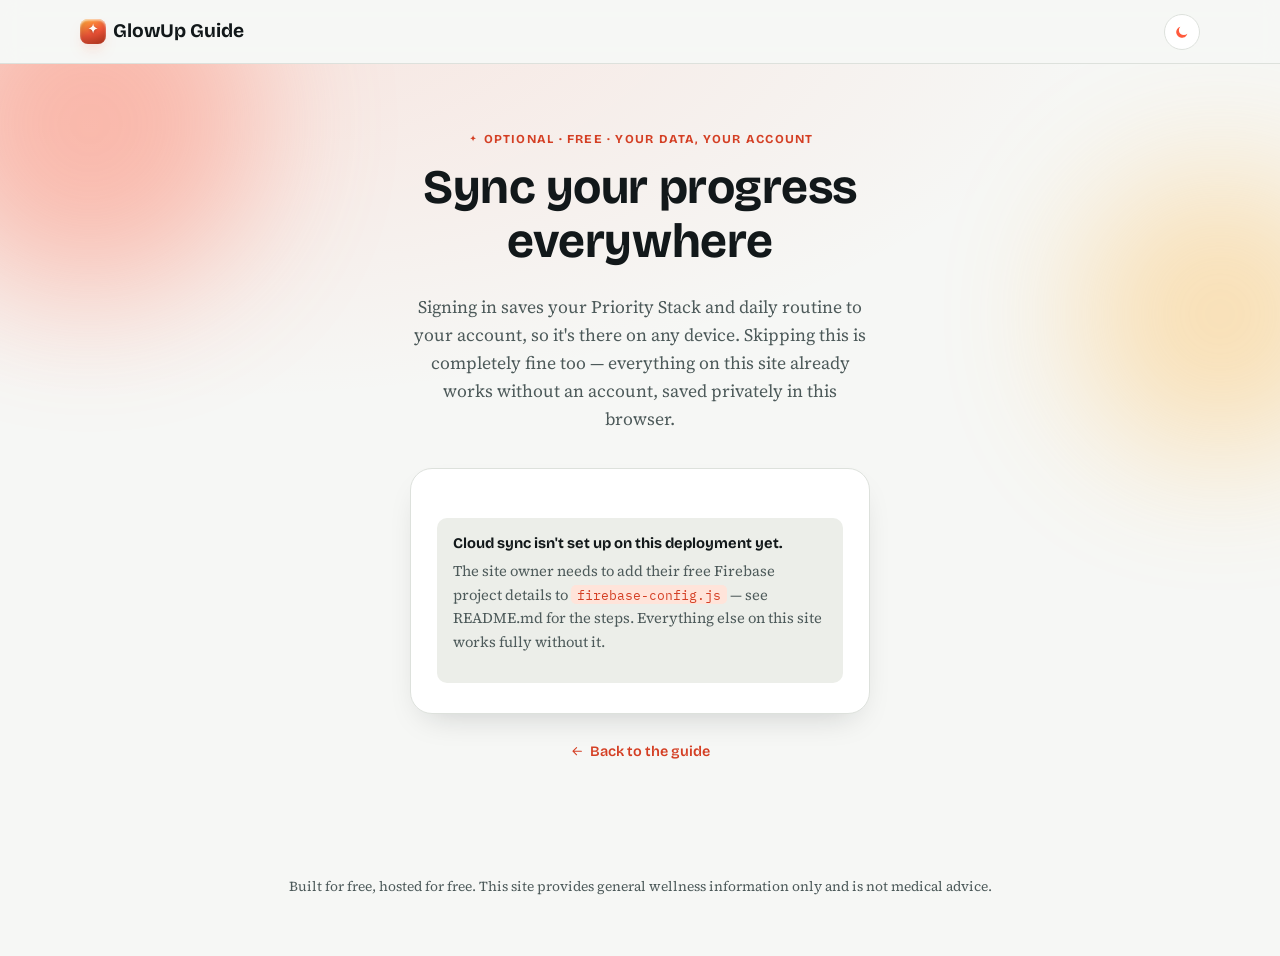
==== commit d1965797: "Add glossy icon tiles, testimonials, and a routine heatmap - Glossy "app-icon" tiles: gradient tile " ====
--- a/login.html
+++ b/login.html
@@ -22,7 +22,7 @@
 
 <header class="site-header">
   <nav class="nav-wrap">
-    <a href="index.html#top" class="brand"><svg class="icon"><use href="#i-spark"/></svg> GlowUp Guide</a>
+    <a href="index.html#top" class="brand"><span class="icon-tile icon-tile-sm"><svg class="icon"><use href="#i-spark"/></svg></span> GlowUp Guide</a>
     <div class="header-actions">
       <button class="theme-toggle" id="themeToggle" aria-label="Toggle dark mode" data-mode="light">
         <svg class="icon icon-sun"><use href="#i-sun"/></svg>
--- a/styles.css
+++ b/styles.css
@@ -24,6 +24,14 @@
   --radius-lg: 22px;
   --shadow: 0 14px 34px -16px rgba(18, 24, 26, 0.22);
   --ease: cubic-bezier(0.22, 1, 0.36, 1);
+  --card-highlight: rgba(255, 255, 255, 0.55);
+
+  /* Sequential heat ramp (single hue, light->dark) for the routine heatmap */
+  --heat-0: #e4e7e2;
+  --heat-1: #ffd9cc;
+  --heat-2: #ffab8f;
+  --heat-3: #ff7a54;
+  --heat-4: #d43f24;
 
   --font-display: "Bricolage Grotesque", "Arial Black", sans-serif;
   --font-body: "Source Serif 4", Georgia, "Times New Roman", serif;
@@ -86,7 +94,7 @@
   text-decoration: none; color: var(--ink);
   display: inline-flex; align-items: center; gap: 0.45rem;
 }
-.brand .icon { color: var(--accent); width: 1.15em; height: 1.15em; animation: sparkleSpin 9s linear infinite; }
+.brand .icon-tile-sm { animation: sparkleSpin 9s linear infinite; }
 @keyframes sparkleSpin { to { transform: rotate(360deg); } }
 
 .nav-links { list-style: none; display: flex; gap: 1.6rem; margin: 0; padding: 0; }
@@ -175,7 +183,7 @@
 
 .quiz-card {
   background: var(--surface); border: 1px solid var(--border); border-radius: var(--radius-lg);
-  box-shadow: var(--shadow); padding: 1.9rem 1.6rem; text-align: left;
+  box-shadow: inset 0 1px 0 var(--card-highlight), var(--shadow); padding: 1.9rem 1.6rem; text-align: left;
 }
 .quiz-progress { display: flex; gap: 8px; justify-content: center; margin-bottom: 1.6rem; }
 .quiz-progress .dot { width: 10px; height: 10px; border-radius: 50%; background: var(--border); transition: background 0.2s var(--ease), transform 0.2s var(--ease); }
@@ -255,9 +263,24 @@
   color: var(--border); line-height: 1; -webkit-text-stroke: 1.5px var(--accent);
   -webkit-text-fill-color: transparent;
 }
+/* Glossy "app-icon" tiles — a gradient tile + white glyph + emboss reads as a
+   more dimensional icon than a flat swatch, without needing rendered assets. */
+.icon-tile {
+  border-radius: 10px;
+  background: linear-gradient(155deg, var(--accent-2) 0%, var(--accent) 55%, var(--accent-dark) 100%);
+  box-shadow:
+    inset 0 1.5px 2px rgba(255, 255, 255, 0.65),
+    inset 0 -8px 14px rgba(0, 0, 0, 0.22),
+    0 8px 16px -8px color-mix(in srgb, var(--accent) 65%, transparent);
+  color: #fffaf7;
+  display: inline-flex; align-items: center; justify-content: center; flex-shrink: 0;
+}
+.icon-tile .icon { filter: drop-shadow(0 1px 1.5px rgba(0, 0, 0, 0.28)); }
+.icon-tile-sm { width: 1.6rem; height: 1.6rem; border-radius: 8px; }
+.icon-tile-sm .icon { width: 0.95em; height: 0.95em; }
+
 .section-icon {
-  width: 2.1rem; height: 2.1rem; border-radius: 10px; background: var(--accent-soft); color: var(--accent-dark);
-  display: inline-flex; align-items: center; justify-content: center; flex-shrink: 0;
+  width: 2.3rem; height: 2.3rem;
 }
 .section-icon .icon { width: 1.15em; height: 1.15em; }
 
@@ -266,9 +289,10 @@
 .card-grid { display: grid; grid-template-columns: repeat(auto-fit, minmax(270px, 1fr)); gap: 1.15rem; }
 .card {
   background: var(--surface); border: 1px solid var(--border); border-radius: var(--radius);
-  padding: 1.4rem 1.5rem; transition: transform 0.2s var(--ease), box-shadow 0.2s var(--ease), border-color 0.2s var(--ease);
-}
-.card:hover { transform: translateY(-4px); box-shadow: var(--shadow); border-color: color-mix(in srgb, var(--accent) 35%, var(--border)); }
+  padding: 1.4rem 1.5rem; box-shadow: inset 0 1px 0 var(--card-highlight);
+  transition: transform 0.2s var(--ease), box-shadow 0.2s var(--ease), border-color 0.2s var(--ease);
+}
+.card:hover { transform: translateY(-4px); box-shadow: inset 0 1px 0 var(--card-highlight), var(--shadow); border-color: color-mix(in srgb, var(--accent) 35%, var(--border)); }
 .category.alt .card { background: var(--bg); }
 .card h3 { font-family: var(--font-display); font-size: 1.04rem; margin-bottom: 0.55rem; font-weight: 700; }
 .card p { font-family: var(--font-body); color: var(--ink-soft); font-size: 0.97rem; margin: 0; }
@@ -277,9 +301,10 @@
 .two-col { display: grid; grid-template-columns: 1fr 1fr; gap: 1.3rem; }
 .pane {
   border-radius: var(--radius); padding: 1.5rem 1.6rem; border: 1px solid var(--border);
+  box-shadow: inset 0 1px 0 var(--card-highlight);
   transition: transform 0.2s var(--ease), box-shadow 0.2s var(--ease);
 }
-.pane:hover { transform: translateY(-4px); box-shadow: var(--shadow); }
+.pane:hover { transform: translateY(-4px); box-shadow: inset 0 1px 0 var(--card-highlight), var(--shadow); }
 .pane.good { background: var(--good-bg); }
 .pane.caution { background: var(--caution-bg); }
 .pane h3 { font-family: var(--font-display); font-size: 1.08rem; display: flex; align-items: center; gap: 0.5em; }
@@ -293,13 +318,15 @@
 .pane li strong { color: var(--ink); background: none; padding: 0; font-family: var(--font-body); font-weight: 700; }
 
 /* ---------- Routine ---------- */
-.routine-box { background: var(--surface); border: 1px solid var(--border); border-radius: var(--radius-lg); padding: 1.6rem; }
+.routine-box {
+  background: var(--surface); border: 1px solid var(--border); border-radius: var(--radius-lg);
+  padding: 1.6rem; box-shadow: inset 0 1px 0 var(--card-highlight);
+}
 .streak-badge {
-  display: inline-flex; align-items: center; gap: 0.4em; font-family: var(--font-display);
+  display: inline-flex; align-items: center; gap: 0.5em; font-family: var(--font-display);
   font-size: 0.85rem; font-weight: 700; background: var(--accent-soft); color: var(--accent-dark);
-  padding: 0.4rem 0.9rem; border-radius: 999px; margin-bottom: 1.1rem;
-}
-.streak-badge .icon { color: var(--accent); }
+  padding: 0.35rem 0.9rem 0.35rem 0.35rem; border-radius: 999px; margin-bottom: 1.1rem;
+}
 @keyframes pulseBadge { 0% { transform: scale(1); } 50% { transform: scale(1.12); } 100% { transform: scale(1); } }
 .streak-badge.bump { animation: pulseBadge 0.4s var(--ease); }
 
@@ -379,6 +406,8 @@
     --good: #4fd6c0; --good-bg: #123330;
     --caution: #ff8fb0; --caution-bg: #3a1626;
     --border: #263030; --shadow: 0 14px 34px -16px rgba(0, 0, 0, 0.55);
+    --card-highlight: rgba(255, 255, 255, 0.06);
+    --heat-0: #201a16; --heat-1: #3d2318; --heat-2: #6b3420; --heat-3: #b8552c; --heat-4: #ffb238;
   }
   :root:not([data-theme="light"]) .btn-primary { color: #17140f; }
 }
@@ -389,12 +418,14 @@
   --good: #4fd6c0; --good-bg: #123330;
   --caution: #ff8fb0; --caution-bg: #3a1626;
   --border: #263030; --shadow: 0 14px 34px -16px rgba(0, 0, 0, 0.55);
+  --card-highlight: rgba(255, 255, 255, 0.06);
+  --heat-0: #201a16; --heat-1: #3d2318; --heat-2: #6b3420; --heat-3: #b8552c; --heat-4: #ffb238;
 }
 :root[data-theme="dark"] .btn-primary { color: #17140f; }
 
 @media (prefers-reduced-motion: reduce) {
   .reveal, .hero-inner > *, .quiz-question, .result-list li { opacity: 1 !important; transform: none !important; animation: none !important; transition: none !important; }
-  .blob, .brand .icon { animation: none; }
+  .blob, .brand .icon-tile-sm { animation: none; }
   .card, .pane, .btn, .theme-toggle, .check-box { transition: none; }
 }
 
@@ -403,7 +434,7 @@
 
 .auth-card {
   background: var(--surface); border: 1px solid var(--border); border-radius: var(--radius-lg);
-  box-shadow: var(--shadow); padding: 1.9rem 1.6rem; text-align: left;
+  box-shadow: inset 0 1px 0 var(--card-highlight), var(--shadow); padding: 1.9rem 1.6rem; text-align: left;
 }
 .auth-tabs { display: flex; gap: 0.5rem; margin-bottom: 1.5rem; border-bottom: 1px solid var(--border); }
 .auth-tab {
@@ -441,3 +472,59 @@
 
 .auth-back { text-align: center; margin-top: 1.6rem; font-family: var(--font-display); font-size: 0.9rem; font-weight: 600; }
 .auth-back a { text-decoration: none; display: inline-flex; align-items: center; gap: 0.4em; }
+
+/* ---------- Testimonials ---------- */
+.testimonial-grid {
+  display: grid; grid-template-columns: repeat(auto-fit, minmax(260px, 1fr)); gap: 1.15rem;
+}
+.testimonial-card {
+  background: var(--surface); border: 1px solid var(--border); border-radius: var(--radius);
+  padding: 1.4rem 1.5rem; box-shadow: inset 0 1px 0 var(--card-highlight);
+  transition: transform 0.2s var(--ease), box-shadow 0.2s var(--ease);
+}
+.testimonial-card:hover { transform: translateY(-4px); box-shadow: inset 0 1px 0 var(--card-highlight), var(--shadow); }
+.testimonial-quote {
+  font-family: var(--font-body); font-style: italic; color: var(--ink); font-size: 1rem;
+  margin: 0 0 1.1rem; line-height: 1.55;
+}
+.testimonial-quote::before { content: "\201C"; }
+.testimonial-quote::after { content: "\201D"; }
+.testimonial-attribution { display: flex; align-items: center; gap: 0.7rem; }
+.testimonial-avatar {
+  width: 2.1rem; height: 2.1rem; border-radius: 50%; flex-shrink: 0;
+  background: linear-gradient(155deg, var(--accent-2) 0%, var(--accent) 100%);
+  color: #fffaf7; font-family: var(--font-display); font-weight: 700; font-size: 0.85rem;
+  display: flex; align-items: center; justify-content: center;
+}
+.testimonial-name { font-family: var(--font-display); font-weight: 600; font-size: 0.9rem; color: var(--ink); }
+.testimonial-tag { font-family: var(--font-body); font-size: 0.82rem; color: var(--ink-soft); }
+.testimonial-note {
+  font-family: var(--font-body); font-size: 0.85rem; color: var(--ink-soft); text-align: center;
+  max-width: 640px; margin: 1.6rem auto 0;
+}
+
+/* ---------- Routine heatmap ---------- */
+.heatmap-wrap { margin-top: 1.5rem; padding-top: 1.4rem; border-top: 1px solid var(--border); }
+.heatmap-title {
+  font-family: var(--font-display); font-size: 0.85rem; font-weight: 700; color: var(--ink);
+  margin: 0 0 0.8rem;
+}
+.heatmap-grid {
+  display: grid; grid-auto-flow: column; grid-template-rows: repeat(7, 1fr);
+  gap: 3px; overflow-x: auto; padding-bottom: 0.3rem;
+}
+.heatmap-cell {
+  width: 11px; height: 11px; border-radius: 3px; background: var(--heat-0);
+  cursor: default; transition: transform 0.1s var(--ease);
+}
+.heatmap-cell:hover { transform: scale(1.35); }
+.heatmap-cell[data-level="1"] { background: var(--heat-1); }
+.heatmap-cell[data-level="2"] { background: var(--heat-2); }
+.heatmap-cell[data-level="3"] { background: var(--heat-3); }
+.heatmap-cell[data-level="4"] { background: var(--heat-4); }
+.heatmap-legend {
+  display: flex; align-items: center; gap: 0.4rem; margin-top: 0.7rem;
+  font-family: var(--font-mono); font-size: 0.72rem; color: var(--ink-soft);
+}
+.heatmap-legend .heatmap-cell { cursor: default; }
+.heatmap-legend .heatmap-cell:hover { transform: none; }
